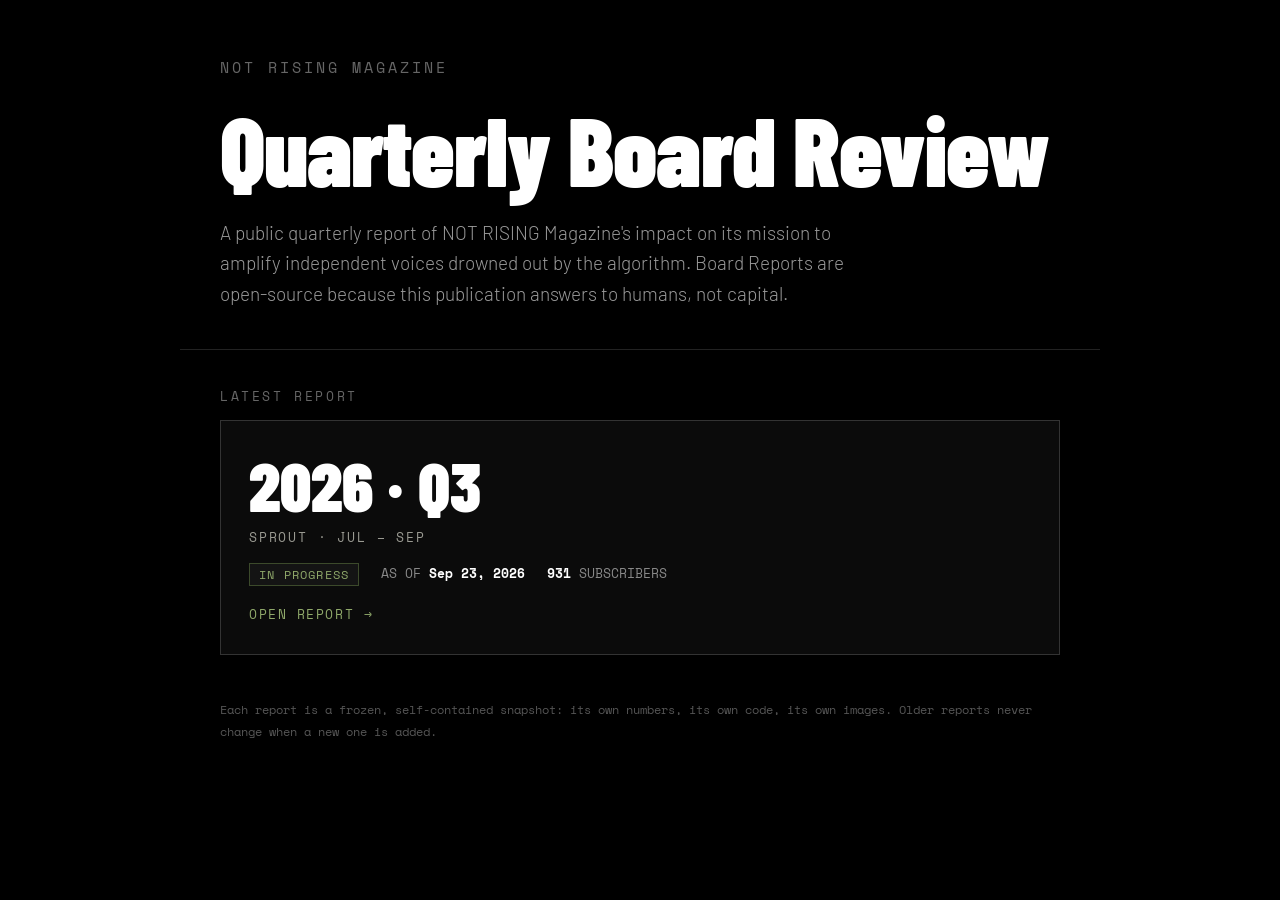
==== index.html @ e877118f "Add files via upload" ====
<!DOCTYPE html>
<html lang="en">
<head>
<!-- =====================================================================
  ARCHIVE HOMEPAGE — the front door of the site.
  It draws its cards from reports.js. You never edit this file to add a report;
  you add one entry to reports.js (see the comments there).
====================================================================== -->
<meta charset="UTF-8">
<meta name="viewport" content="width=device-width, initial-scale=1.0">
<meta name="color-scheme" content="dark">
<meta name="theme-color" content="#000000">
<title>NOT RISING · Quarterly Board Review</title>
<link href="https://fonts.googleapis.com/css2?family=Barlow+Condensed:wght@400;700;900&family=Barlow:ital,wght@0,300;0,400&family=Space+Mono:wght@400;700&display=swap" rel="stylesheet">
<link rel="stylesheet" href="archive.css">
</head>
<body>

<div class="top">
  <div class="eyebrow" id="eyebrow"></div>
  <h1 id="title"></h1>
  <p class="intro" id="intro"></p>
</div>

<div class="label">LATEST REPORT</div>
<div class="wrap latest" id="latest"></div>

<div class="label" id="archive-label">ARCHIVE</div>
<div class="wrap list" id="archive"></div>

<div class="foot">Each report is a frozen, self-contained snapshot: its own numbers, its own code, its own images. Older reports never change when a new one is added.</div>

<script src="reports.js"></script>
<script>
/* Reads window.BOARD_REPORTS (from reports.js), sorts newest first, and writes the cards. */
(function () {
  "use strict";
  const A = window.BOARD_ARCHIVE, list = (window.BOARD_REPORTS || []).slice();
  const esc = s => String(s).replace(/[&<>"]/g, c => ({ "&": "&amp;", "<": "&lt;", ">": "&gt;", '"': "&quot;" }[c]));
  const fmtDate = iso => new Date(iso + "T00:00:00Z").toLocaleDateString("en-US", { month: "short", day: "numeric", year: "numeric", timeZone: "UTC" });
  const comma = n => Number(n).toLocaleString("en-US");

  document.getElementById("eyebrow").textContent = A.publication.toUpperCase();
  document.getElementById("title").textContent = A.title;
  document.getElementById("intro").textContent = A.intro;

  list.sort((a, b) => (a.asOf < b.asOf ? 1 : a.asOf > b.asOf ? -1 : 0));      // newest first
  const href = r => "reports/" + encodeURIComponent(r.id) + "/index.html";
  const meta = r => '<div class="card-meta"><span class="status' + (r.status === "Final" ? "" : " open") + '">' + esc(r.status).toUpperCase() + "</span>" +
                    "<span>AS OF <b>" + fmtDate(r.asOf) + "</b></span><span><b>" + comma(r.subscribers) + "</b> SUBSCRIBERS</span></div>";

  if (!list.length) {
    document.getElementById("latest").innerHTML = "<p class='intro'>No reports yet. Add one to reports.js.</p>";
    document.getElementById("archive-label").style.display = "none";
    return;
  }
  const [latest, ...older] = list;
  document.getElementById("latest").innerHTML =
    '<a class="card" href="' + href(latest) + '"><div class="card-name">' + esc(latest.label) + '</div><div class="card-season">' + esc(latest.season) + "</div>" +
    meta(latest) + '<div class="open-cta">OPEN REPORT →</div></a>';

  if (!older.length) document.getElementById("archive-label").style.display = "none";
  document.getElementById("archive").innerHTML = older.map(r =>
    '<a class="card" href="' + href(r) + '"><div><div class="card-name">' + esc(r.label) + '</div><div class="card-season">' + esc(r.season) + "</div></div>" + meta(r) + "</a>").join("");
})();
</script>
</body>
</html>
---- archive.css ----
/* archive.css — styling for the archive homepage only (each report has its own style.css) */
:root { --gutter: clamp(20px, 4vw, 40px); }
* { margin:0 !important; padding:0; box-sizing:border-box; }   /* zero margins everywhere, so use padding to space things */
html, body { background:#000 !important; }
body { color:#FFF; font-family:'Barlow',sans-serif; font-weight:300; max-width:920px; margin:0 auto !important; padding:0 0 60px; min-height:100vh; }

.top { padding:56px var(--gutter) 40px; border-bottom:1px solid #222; }
.eyebrow { font-family:'Space Mono',monospace; font-size:15px; letter-spacing:.2em; color:#666; padding-bottom:24px; }
h1 { font-family:'Barlow Condensed',sans-serif; font-weight:900; font-size:clamp(44px, 7vw + 16px, 96px); line-height:.98; letter-spacing:-.01em; }
.intro { font-size:19px; color:#999; line-height:1.6; max-width:640px; padding-top:22px; }

.label { font-family:'Space Mono',monospace; font-size:13px; letter-spacing:.2em; color:#666; padding:36px var(--gutter) 14px; }

a.card { display:block; text-decoration:none; color:inherit; border:1px solid #222; background:#0b0b0b; padding:22px 24px; }
a.card:hover { border-color:#8FA86A; }
.wrap { padding:0 var(--gutter); }
.latest a.card { padding:30px 28px; border-color:#333; }
.card-name { font-family:'Barlow Condensed',sans-serif; font-weight:900; font-size:34px; line-height:1; }
.latest .card-name { font-size:clamp(44px, 6vw, 68px); }
.card-season { font-family:'Space Mono',monospace; font-size:13px; letter-spacing:.14em; color:#9a9a92; padding-top:8px; }
.card-meta { display:flex; flex-wrap:wrap; gap:8px 22px; padding-top:16px; font-family:'Space Mono',monospace; font-size:13px; color:#888; }
.card-meta b { color:#fff; font-weight:700; }
.status { display:inline-block; border:1px solid #333; background:#141414; padding:2px 9px; font-size:12px; letter-spacing:.1em; color:#9a9a92; }
.status.open { color:#8FA86A; border-color:#3c4a2b; }
.open-cta { padding-top:18px; font-family:'Space Mono',monospace; font-size:13px; letter-spacing:.12em; color:#8FA86A; }

.list a.card + a.card { margin-top:0 !important; border-top:none; }
.list .card { display:flex; justify-content:space-between; align-items:baseline; gap:16px; flex-wrap:wrap; }
.list .card-name { font-size:30px; }

.foot { padding:44px var(--gutter) 0; font-family:'Space Mono',monospace; font-size:12px; color:#555; line-height:1.8; }
.foot a { color:#777; }
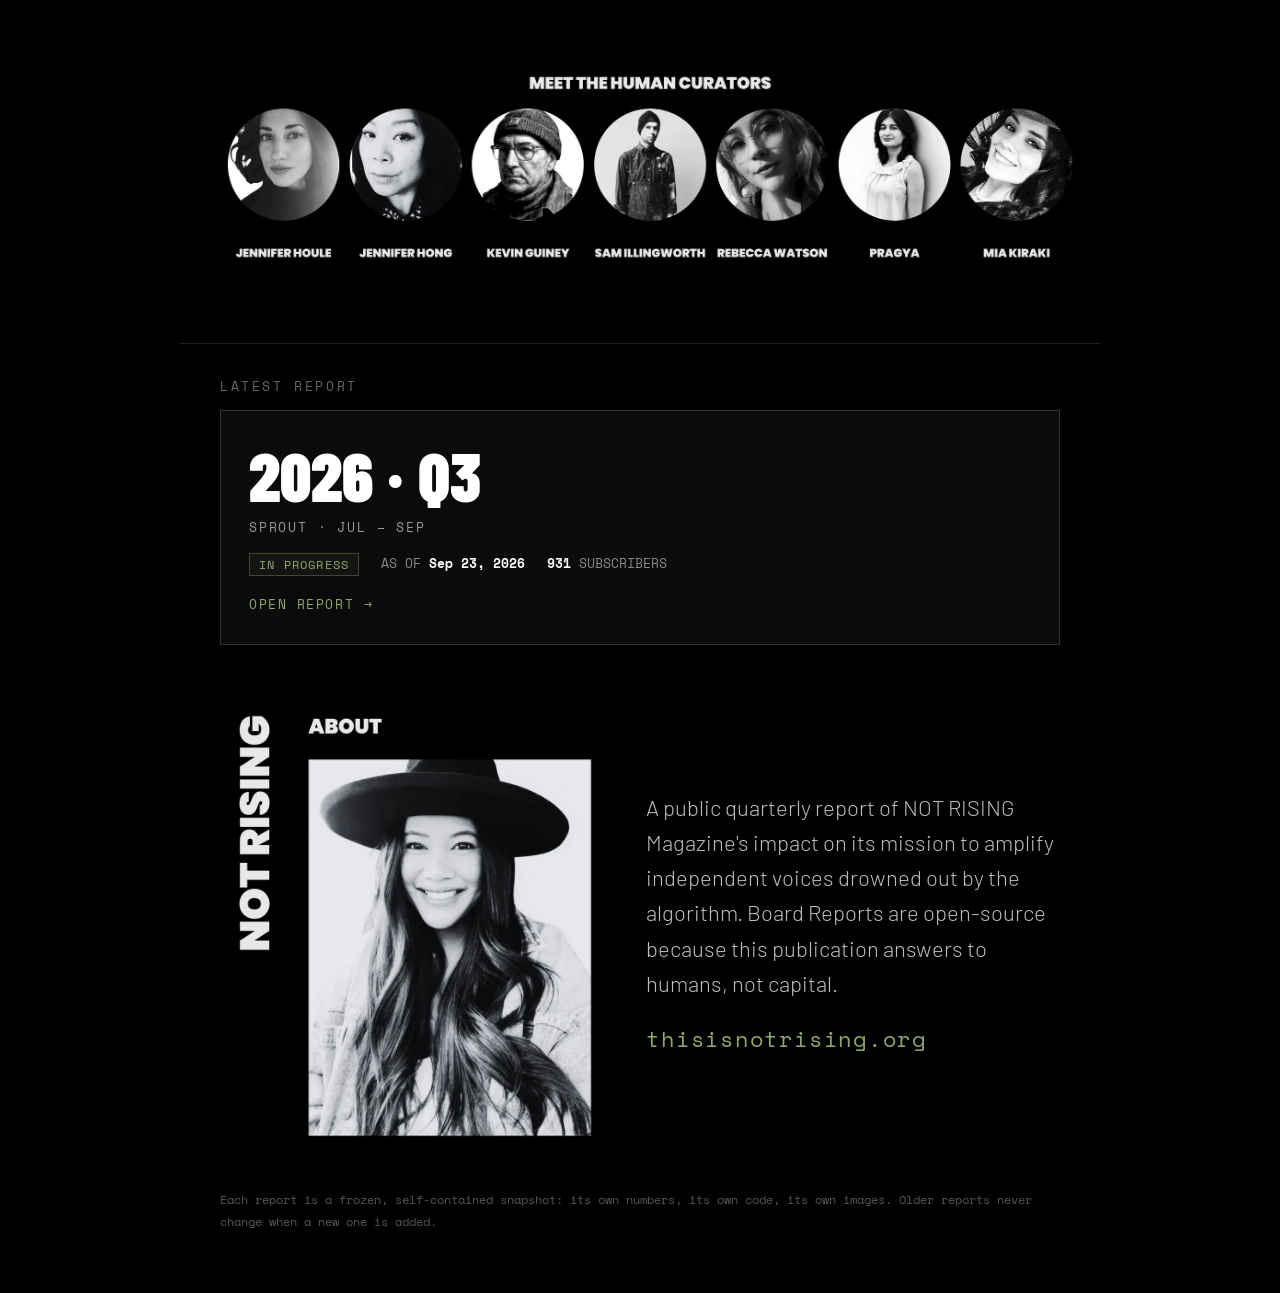
==== commit 71e19569: "Add files via upload" ====
--- a/index.html
+++ b/index.html
@@ -16,17 +16,24 @@
 </head>
 <body>
 
-<div class="top">
-  <div class="eyebrow" id="eyebrow"></div>
-  <h1 id="title"></h1>
-  <p class="intro" id="intro"></p>
-</div>
+<!-- Banner first, then straight to the latest report. -->
+<img class="banner" src="images/human-curators-banner.jpg" alt="Meet the Human Curators">
+<h1 class="sr-only" id="title"></h1>
 
 <div class="label">LATEST REPORT</div>
 <div class="wrap latest" id="latest"></div>
 
 <div class="label" id="archive-label">ARCHIVE</div>
 <div class="wrap list" id="archive"></div>
+
+<!-- About: photo on the left, description on the right (stacks on a phone). The photo already says "ABOUT". -->
+<div class="about">
+  <img src="images/about-kathi.jpg" alt="About NOT RISING: Kathi Dalguntas, Founder and Editor-in-Chief">
+  <div class="about-text">
+    <p id="intro"></p>
+    <p class="about-links"><a href="https://thisisnotrising.org">thisisnotrising.org</a></p>
+  </div>
+</div>
 
 <div class="foot">Each report is a frozen, self-contained snapshot: its own numbers, its own code, its own images. Older reports never change when a new one is added.</div>
 
@@ -40,7 +47,6 @@
   const fmtDate = iso => new Date(iso + "T00:00:00Z").toLocaleDateString("en-US", { month: "short", day: "numeric", year: "numeric", timeZone: "UTC" });
   const comma = n => Number(n).toLocaleString("en-US");
 
-  document.getElementById("eyebrow").textContent = A.publication.toUpperCase();
   document.getElementById("title").textContent = A.title;
   document.getElementById("intro").textContent = A.intro;
 
--- a/archive.css
+++ b/archive.css
@@ -4,12 +4,10 @@
 html, body { background:#000 !important; }
 body { color:#FFF; font-family:'Barlow',sans-serif; font-weight:300; max-width:920px; margin:0 auto !important; padding:0 0 60px; min-height:100vh; }
 
-.top { padding:56px var(--gutter) 40px; border-bottom:1px solid #222; }
-.eyebrow { font-family:'Space Mono',monospace; font-size:15px; letter-spacing:.2em; color:#666; padding-bottom:24px; }
-h1 { font-family:'Barlow Condensed',sans-serif; font-weight:900; font-size:clamp(44px, 7vw + 16px, 96px); line-height:.98; letter-spacing:-.01em; }
-.intro { font-size:19px; color:#999; line-height:1.6; max-width:640px; padding-top:22px; }
+.banner { display:block; width:100%; height:auto; border-bottom:1px solid #222; }
+.sr-only { position:absolute; width:1px; height:1px; overflow:hidden; clip:rect(0 0 0 0); white-space:nowrap; }   /* hidden visually, still read by screen readers and search */
 
-.label { font-family:'Space Mono',monospace; font-size:13px; letter-spacing:.2em; color:#666; padding:36px var(--gutter) 14px; }
+.label { font-family:'Space Mono',monospace; font-size:13px; letter-spacing:.2em; color:#666; padding:32px var(--gutter) 14px; }
 
 a.card { display:block; text-decoration:none; color:inherit; border:1px solid #222; background:#0b0b0b; padding:22px 24px; }
 a.card:hover { border-color:#8FA86A; }
@@ -30,3 +28,12 @@
 
 .foot { padding:44px var(--gutter) 0; font-family:'Space Mono',monospace; font-size:12px; color:#555; line-height:1.8; }
 .foot a { color:#777; }
+
+/* About block: photo beside the description */
+.about { display:flex; gap:clamp(20px, 4vw, 40px); align-items:center; padding:56px var(--gutter) 0; }
+.about img { width:min(46%, 400px); height:auto; flex-shrink:0; display:block; }
+.about-text p { font-size:clamp(17px, 1vw + 12px, 22px); line-height:1.6; color:#bdbdb5; }
+.about-links { padding-top:20px; font-family:'Space Mono',monospace; font-size:13px; letter-spacing:.08em; }
+.about-links a { color:#8FA86A; text-decoration:none; }
+.about-links a:hover { color:#fff; }
+@media (max-width:620px) { .about { flex-direction:column; align-items:stretch; } .about img { width:100%; } }
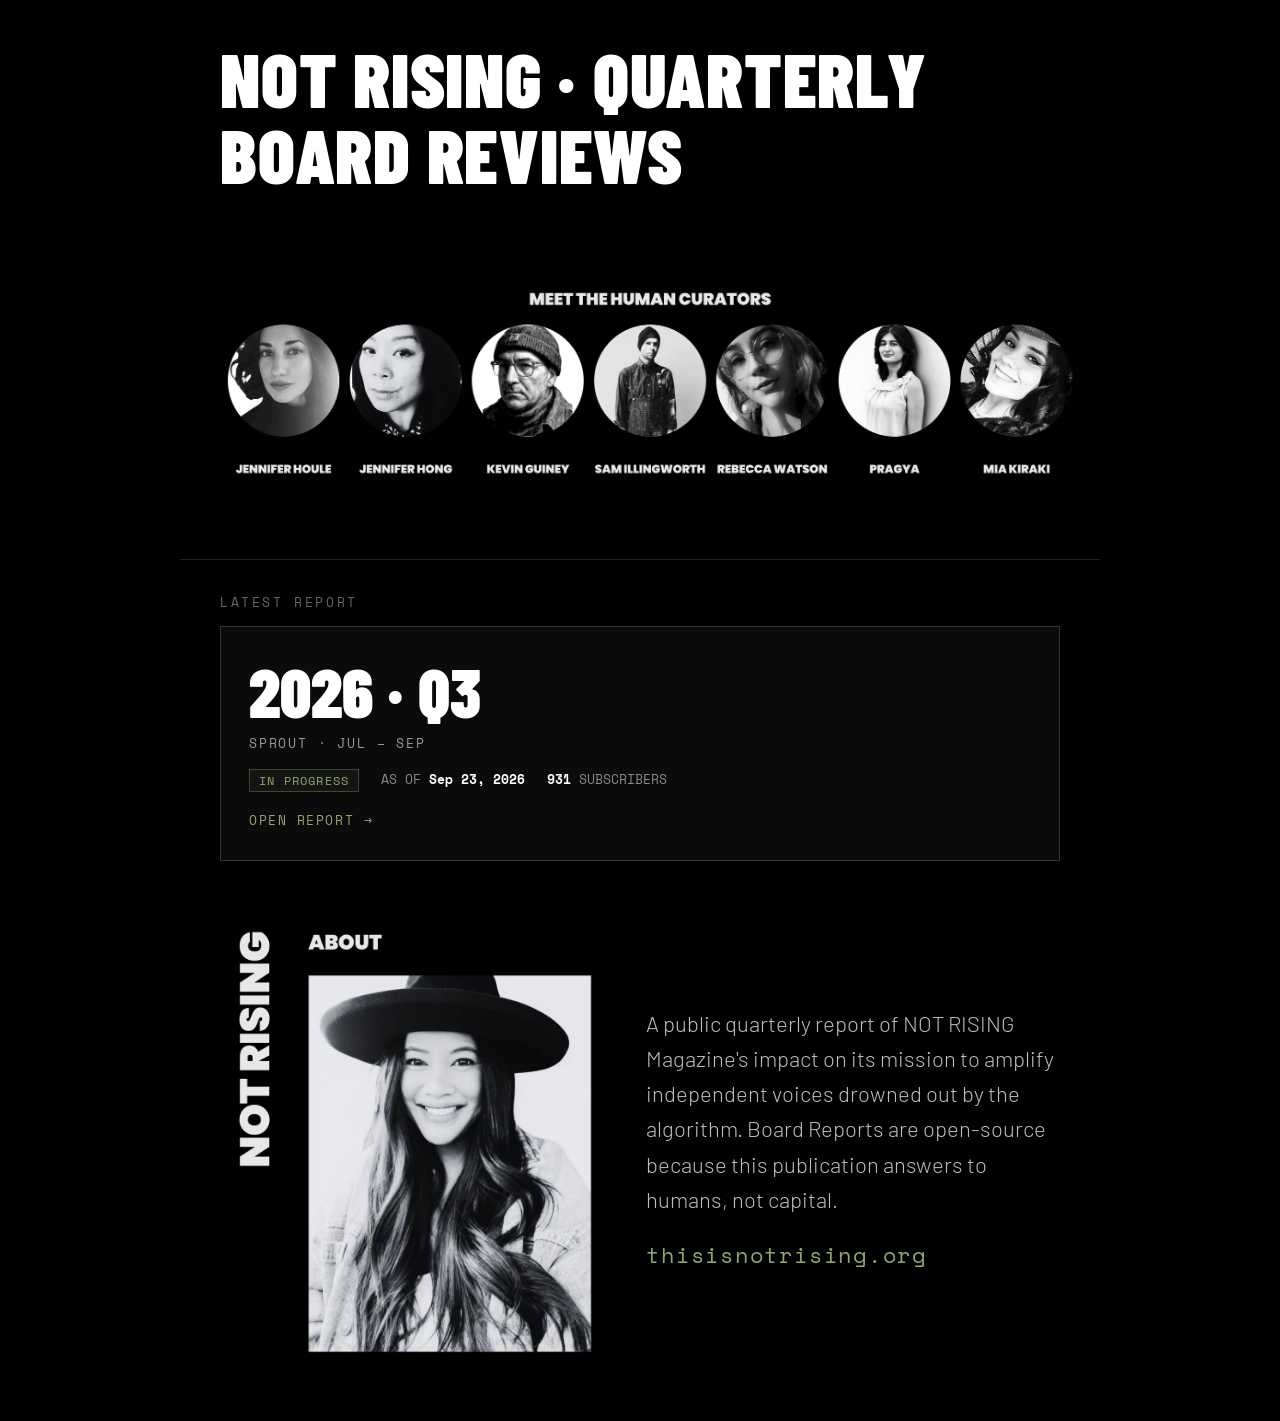
==== commit 20e216b0: "Landing page: add headline, remove footer note Removed unused title element and adjusted content." ====
--- a/index.html
+++ b/index.html
@@ -17,8 +17,8 @@
 <body>
 
 <!-- Banner first, then straight to the latest report. -->
+<h1 class="headline">NOT RISING &middot; QUARTERLY BOARD REVIEWS</h1>
 <img class="banner" src="images/human-curators-banner.jpg" alt="Meet the Human Curators">
-<h1 class="sr-only" id="title"></h1>
 
 <div class="label">LATEST REPORT</div>
 <div class="wrap latest" id="latest"></div>
@@ -35,8 +35,6 @@
   </div>
 </div>
 
-<div class="foot">Each report is a frozen, self-contained snapshot: its own numbers, its own code, its own images. Older reports never change when a new one is added.</div>
-
 <script src="reports.js"></script>
 <script>
 /* Reads window.BOARD_REPORTS (from reports.js), sorts newest first, and writes the cards. */
@@ -47,7 +45,6 @@
   const fmtDate = iso => new Date(iso + "T00:00:00Z").toLocaleDateString("en-US", { month: "short", day: "numeric", year: "numeric", timeZone: "UTC" });
   const comma = n => Number(n).toLocaleString("en-US");
 
-  document.getElementById("title").textContent = A.title;
   document.getElementById("intro").textContent = A.intro;
 
   list.sort((a, b) => (a.asOf < b.asOf ? 1 : a.asOf > b.asOf ? -1 : 0));      // newest first
--- a/archive.css
+++ b/archive.css
@@ -4,6 +4,7 @@
 html, body { background:#000 !important; }
 body { color:#FFF; font-family:'Barlow',sans-serif; font-weight:300; max-width:920px; margin:0 auto !important; padding:0 0 60px; min-height:100vh; }
 
+.headline { font-family:'Barlow Condensed',sans-serif; font-weight:900; font-size:clamp(34px, 6vw + 8px, 76px); line-height:1; letter-spacing:.01em; padding:40px var(--gutter) 24px; }
 .banner { display:block; width:100%; height:auto; border-bottom:1px solid #222; }
 .sr-only { position:absolute; width:1px; height:1px; overflow:hidden; clip:rect(0 0 0 0); white-space:nowrap; }   /* hidden visually, still read by screen readers and search */
 
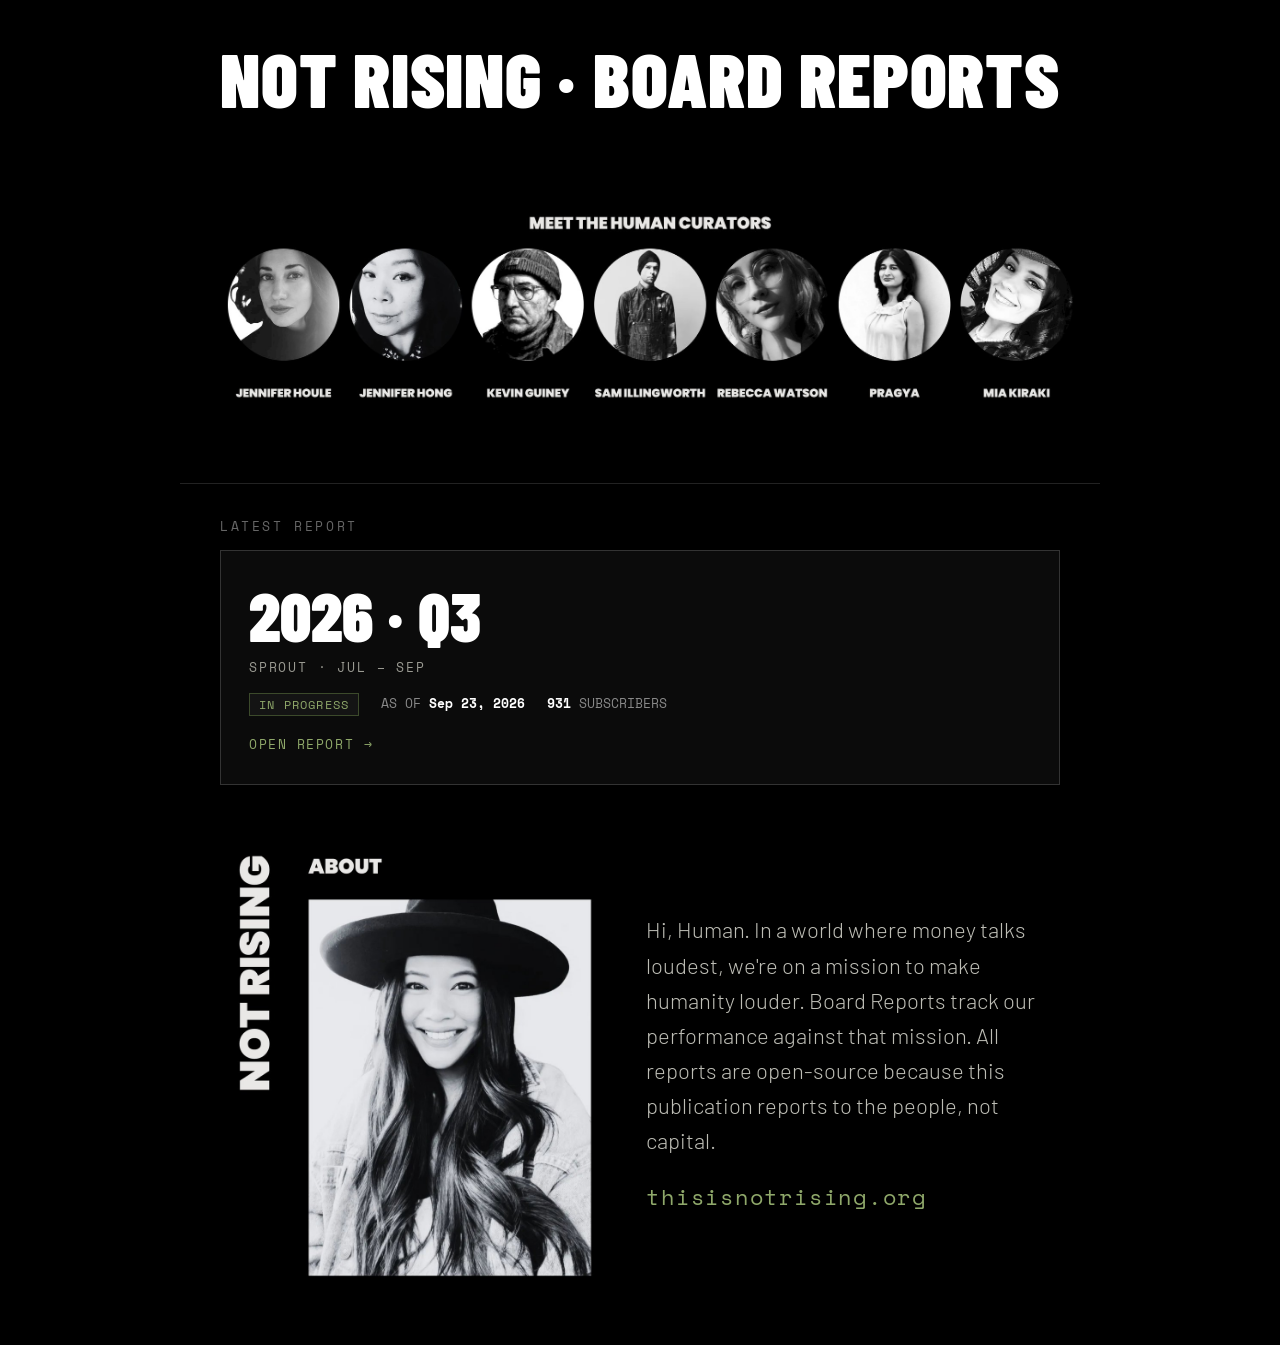
==== commit 2016fb55: "Update title and headline for board reports" ====
--- a/index.html
+++ b/index.html
@@ -10,14 +10,14 @@
 <meta name="viewport" content="width=device-width, initial-scale=1.0">
 <meta name="color-scheme" content="dark">
 <meta name="theme-color" content="#000000">
-<title>NOT RISING · Quarterly Board Review</title>
+<title>NOT RISING · Board Reports</title>
 <link href="https://fonts.googleapis.com/css2?family=Barlow+Condensed:wght@400;700;900&family=Barlow:ital,wght@0,300;0,400&family=Space+Mono:wght@400;700&display=swap" rel="stylesheet">
 <link rel="stylesheet" href="archive.css">
 </head>
 <body>
 
 <!-- Banner first, then straight to the latest report. -->
-<h1 class="headline">NOT RISING &middot; QUARTERLY BOARD REVIEWS</h1>
+<h1 class="headline">NOT RISING &middot; BOARD REPORTS</h1>
 <img class="banner" src="images/human-curators-banner.jpg" alt="Meet the Human Curators">
 
 <div class="label">LATEST REPORT</div>
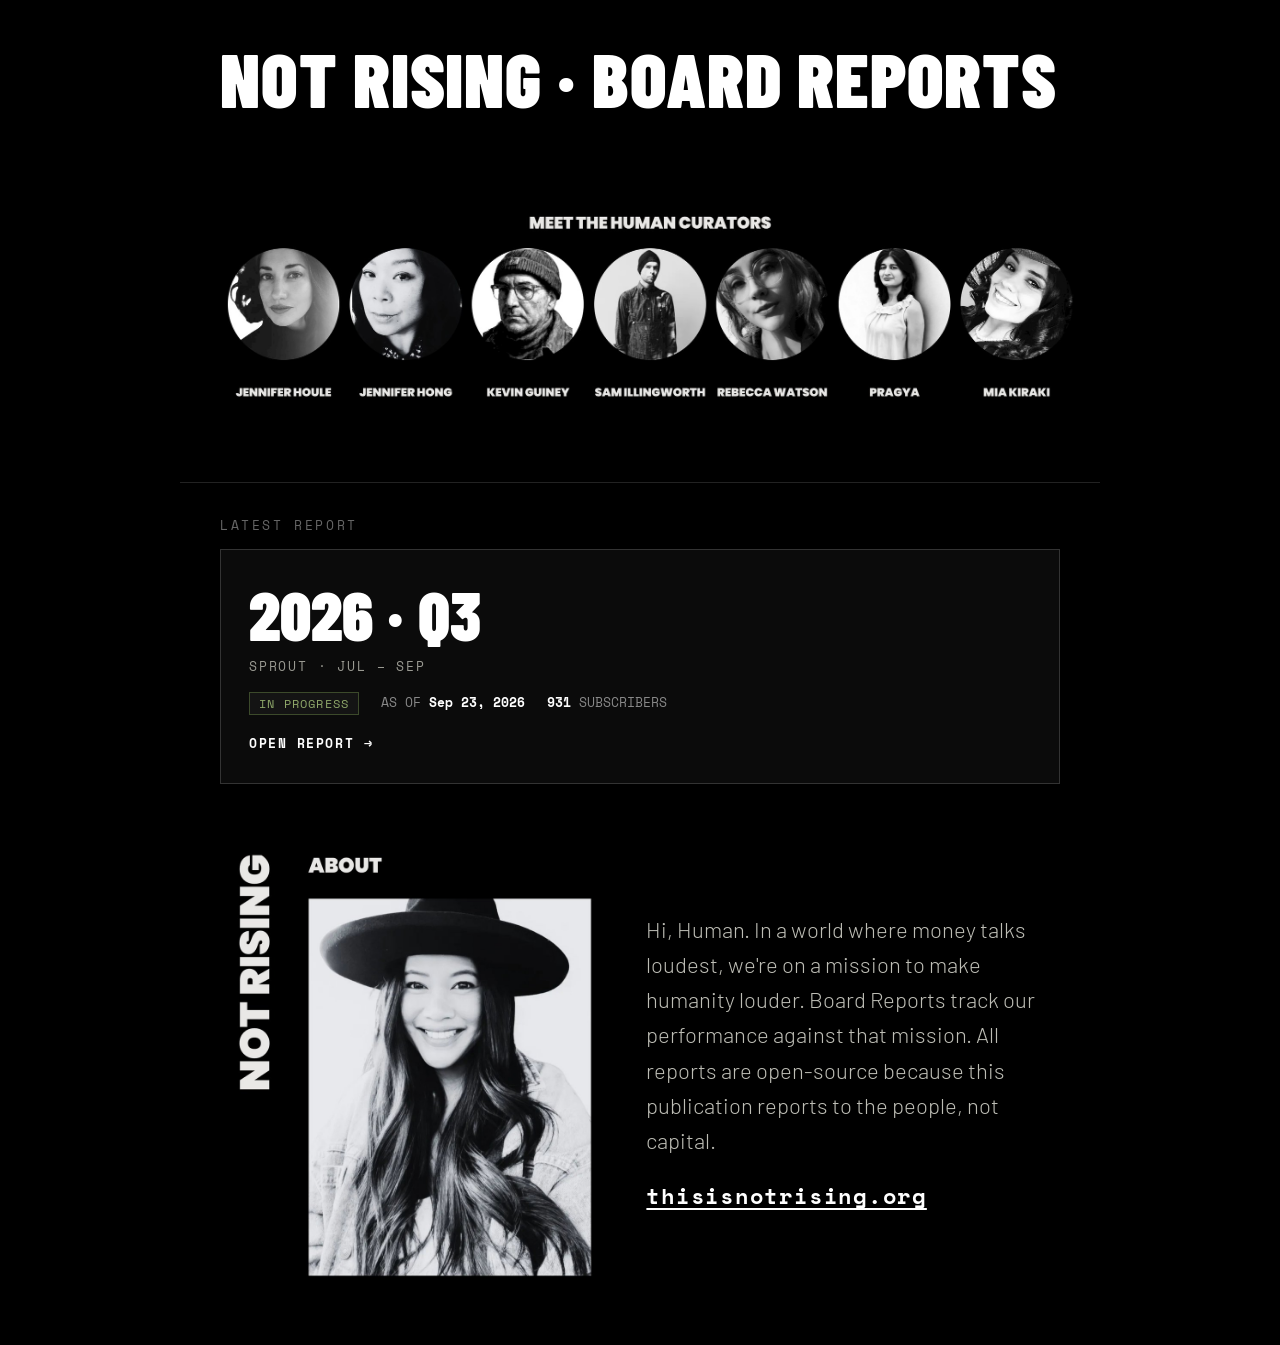
==== commit 0d71955f: "Refactor headline for responsiveness and auto-fit Updated headline structure for better responsivene" ====
--- a/index.html
+++ b/index.html
@@ -17,7 +17,7 @@
 <body>
 
 <!-- Banner first, then straight to the latest report. -->
-<h1 class="headline">NOT RISING &middot; BOARD REPORTS</h1>
+<h1 class="headline" id="headline"><span class="ln">NOT RISING<span class="dot"> &middot;</span></span> <span class="ln">BOARD REPORTS</span></h1>
 <img class="banner" src="images/human-curators-banner.jpg" alt="Meet the Human Curators">
 
 <div class="label">LATEST REPORT</div>
@@ -40,6 +40,21 @@
 /* Reads window.BOARD_REPORTS (from reports.js), sorts newest first, and writes the cards. */
 (function () {
   "use strict";
+  /* Headline auto-fit: measure the text at 100px, then scale it so the widest line exactly fills the width.
+     On a desktop it is one line ("NOT RISING · BOARD REPORTS"); on a phone (CSS in archive.css) it stacks into two lines. */
+  function fitHeadline() {
+    const h = document.getElementById("headline"), lines = [...h.querySelectorAll(".ln")];
+    const cs = getComputedStyle(h), avail = h.clientWidth - parseFloat(cs.paddingLeft) - parseFloat(cs.paddingRight);
+    h.style.fontSize = "100px";
+    const r = document.createRange(), stacked = getComputedStyle(lines[0]).display === "block";
+    const width = stacked ? Math.max(...lines.map(l => { r.selectNodeContents(l); return r.getBoundingClientRect().width; }))
+                          : (r.selectNodeContents(h), r.getBoundingClientRect().width);
+    h.style.fontSize = Math.min(110, Math.floor((100 * avail / width) * 0.995 * 2) / 2) + "px";
+  }
+  fitHeadline();
+  window.addEventListener("resize", fitHeadline);
+  if (document.fonts && document.fonts.ready) document.fonts.ready.then(fitHeadline);   // re-fit once Barlow Condensed has loaded
+
   const A = window.BOARD_ARCHIVE, list = (window.BOARD_REPORTS || []).slice();
   const esc = s => String(s).replace(/[&<>"]/g, c => ({ "&": "&amp;", "<": "&lt;", ">": "&gt;", '"': "&quot;" }[c]));
   const fmtDate = iso => new Date(iso + "T00:00:00Z").toLocaleDateString("en-US", { month: "short", day: "numeric", year: "numeric", timeZone: "UTC" });
--- a/archive.css
+++ b/archive.css
@@ -4,14 +4,16 @@
 html, body { background:#000 !important; }
 body { color:#FFF; font-family:'Barlow',sans-serif; font-weight:300; max-width:920px; margin:0 auto !important; padding:0 0 60px; min-height:100vh; }
 
-.headline { font-family:'Barlow Condensed',sans-serif; font-weight:900; font-size:clamp(34px, 6vw + 8px, 76px); line-height:1; letter-spacing:.01em; padding:40px var(--gutter) 24px; }
+.headline { font-family:'Barlow Condensed',sans-serif; font-weight:900; font-size:clamp(34px, 6vw + 8px, 76px); line-height:1; letter-spacing:.01em; padding:40px var(--gutter) 24px; white-space:nowrap; }
+.headline .ln { display:inline-block; }
+@media (max-width:700px) { .headline .ln { display:block; } .headline .dot { display:none; } }   /* phone: two stacked lines, no dot */
 .banner { display:block; width:100%; height:auto; border-bottom:1px solid #222; }
 .sr-only { position:absolute; width:1px; height:1px; overflow:hidden; clip:rect(0 0 0 0); white-space:nowrap; }   /* hidden visually, still read by screen readers and search */
 
 .label { font-family:'Space Mono',monospace; font-size:13px; letter-spacing:.2em; color:#666; padding:32px var(--gutter) 14px; }
 
 a.card { display:block; text-decoration:none; color:inherit; border:1px solid #222; background:#0b0b0b; padding:22px 24px; }
-a.card:hover { border-color:#8FA86A; }
+a.card:hover { border-color:#888; }
 .wrap { padding:0 var(--gutter); }
 .latest a.card { padding:30px 28px; border-color:#333; }
 .card-name { font-family:'Barlow Condensed',sans-serif; font-weight:900; font-size:34px; line-height:1; }
@@ -21,7 +23,7 @@
 .card-meta b { color:#fff; font-weight:700; }
 .status { display:inline-block; border:1px solid #333; background:#141414; padding:2px 9px; font-size:12px; letter-spacing:.1em; color:#9a9a92; }
 .status.open { color:#8FA86A; border-color:#3c4a2b; }
-.open-cta { padding-top:18px; font-family:'Space Mono',monospace; font-size:13px; letter-spacing:.12em; color:#8FA86A; }
+.open-cta { padding-top:18px; font-family:'Space Mono',monospace; font-size:13px; letter-spacing:.12em; color:#fff; font-weight:700; }
 
 .list a.card + a.card { margin-top:0 !important; border-top:none; }
 .list .card { display:flex; justify-content:space-between; align-items:baseline; gap:16px; flex-wrap:wrap; }
@@ -35,6 +37,6 @@
 .about img { width:min(46%, 400px); height:auto; flex-shrink:0; display:block; }
 .about-text p { font-size:clamp(17px, 1vw + 12px, 22px); line-height:1.6; color:#bdbdb5; }
 .about-links { padding-top:20px; font-family:'Space Mono',monospace; font-size:13px; letter-spacing:.08em; }
-.about-links a { color:#8FA86A; text-decoration:none; }
-.about-links a:hover { color:#fff; }
+.about-links a { color:#fff; font-weight:700; text-decoration:underline; text-underline-offset:4px; }
+.about-links a:hover { color:#bdbdb5; }
 @media (max-width:620px) { .about { flex-direction:column; align-items:stretch; } .about img { width:100%; } }
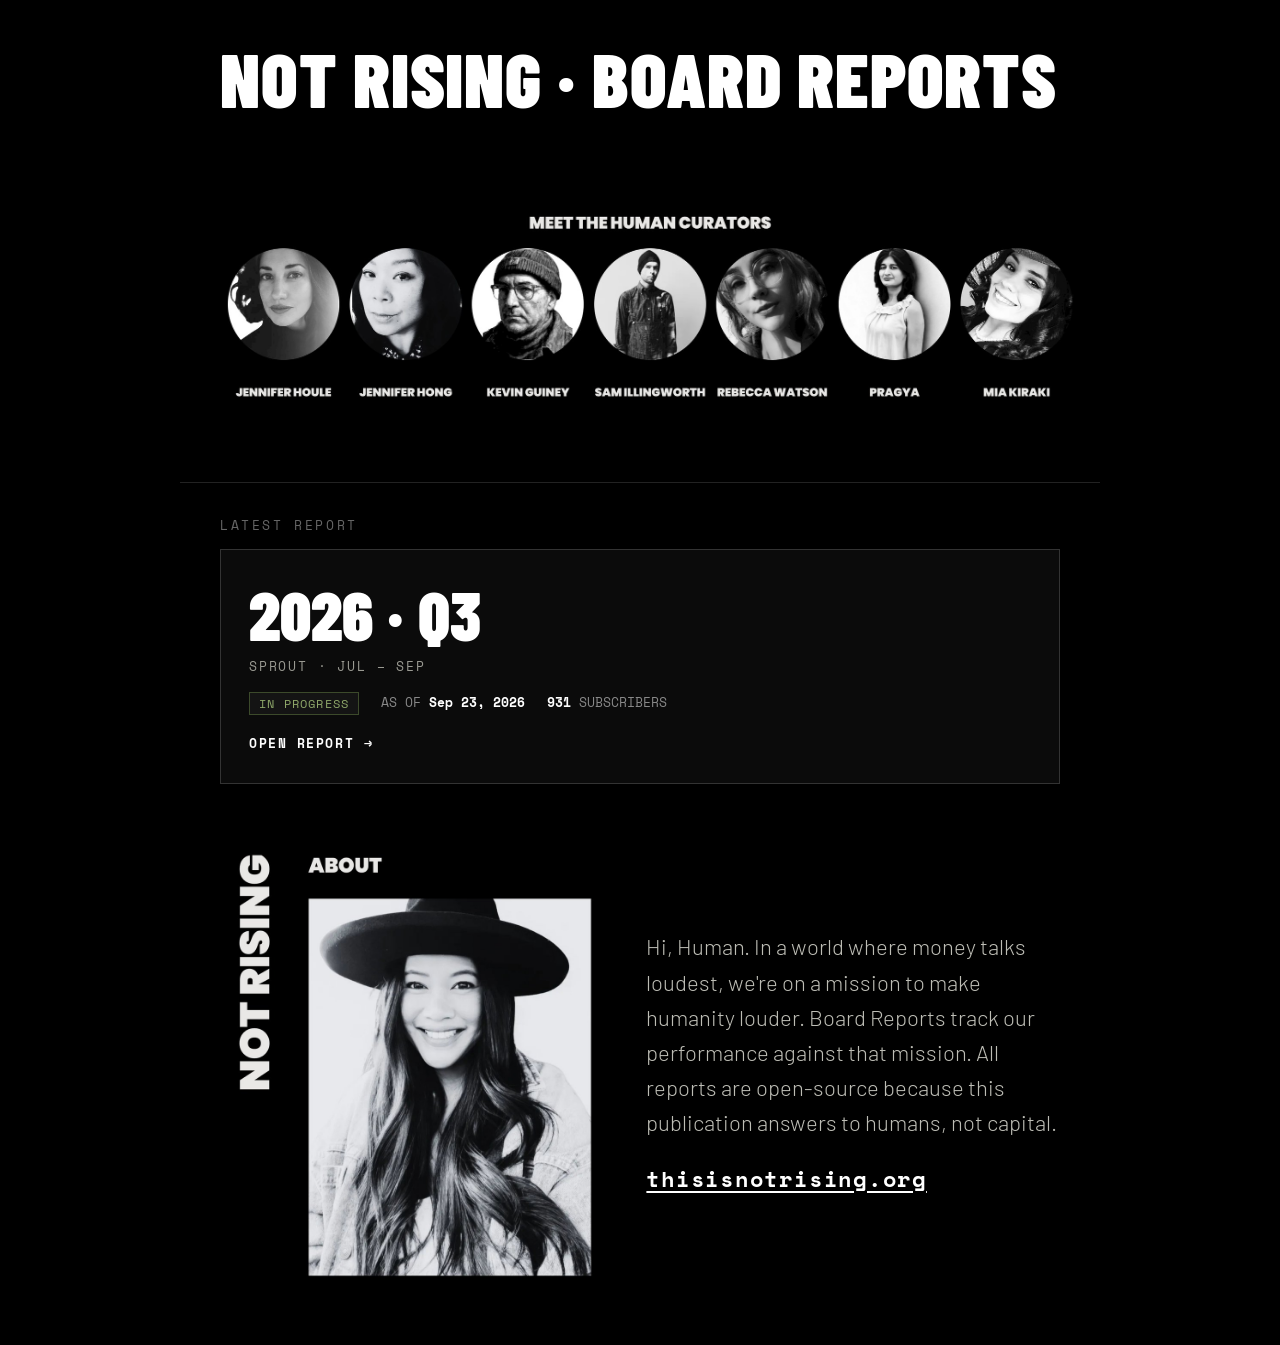
==== commit a2b0ade4: "Archive cards link to each report's named file Update href construction to include file name in URL." ====
--- a/index.html
+++ b/index.html
@@ -63,7 +63,7 @@
   document.getElementById("intro").textContent = A.intro;
 
   list.sort((a, b) => (a.asOf < b.asOf ? 1 : a.asOf > b.asOf ? -1 : 0));      // newest first
-  const href = r => "reports/" + encodeURIComponent(r.id) + "/index.html";
+  const href = r => "reports/" + encodeURIComponent(r.id) + "/" + encodeURIComponent(r.file);   // e.g. reports/2026-q3/q32026boardreport.html
   const meta = r => '<div class="card-meta"><span class="status' + (r.status === "Final" ? "" : " open") + '">' + esc(r.status).toUpperCase() + "</span>" +
                     "<span>AS OF <b>" + fmtDate(r.asOf) + "</b></span><span><b>" + comma(r.subscribers) + "</b> SUBSCRIBERS</span></div>";
 
